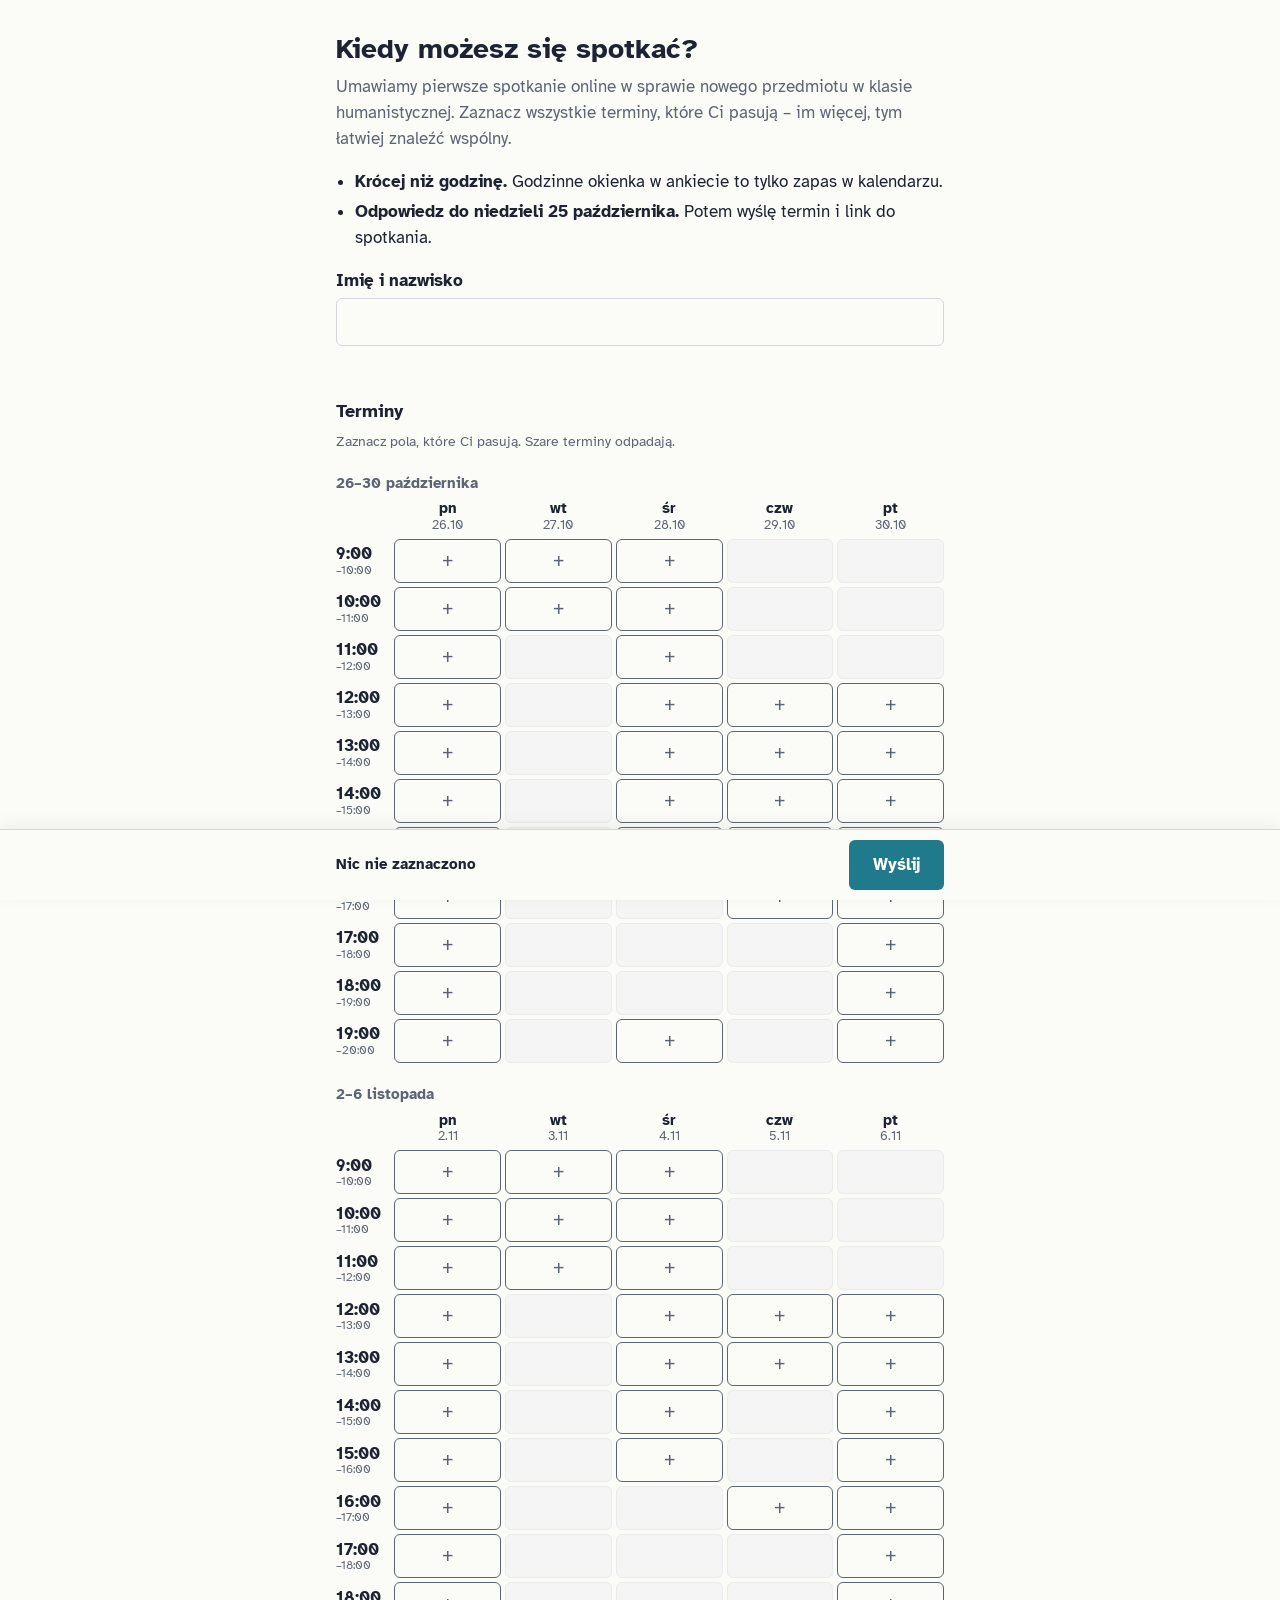
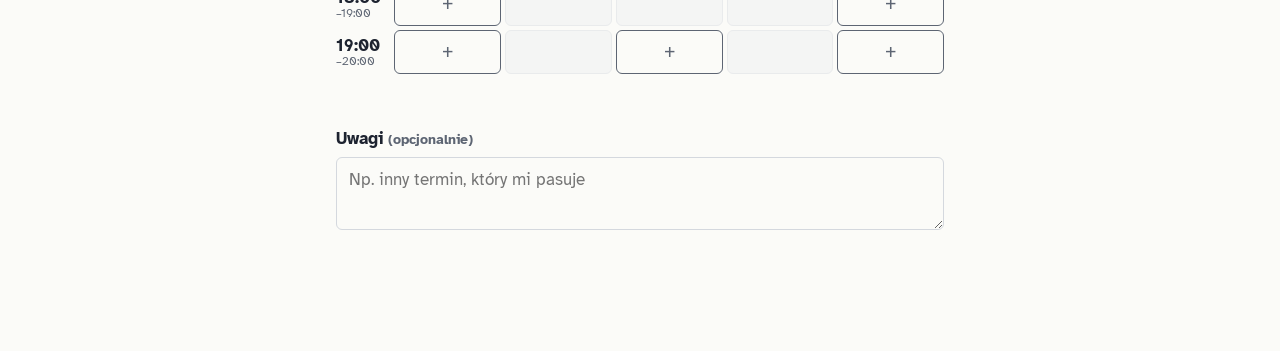
==== index.html @ 0238fd81 "UX: przypięty pasek wysyłki, szybkie wybory popularnych terminów, błąd przy polu Co-Authored-By: Cla" ====
<!doctype html>
<html lang="pl">
<head>
<meta charset="utf-8">
<meta name="viewport" content="width=device-width, initial-scale=1">
<meta name="robots" content="noindex">
<title>Termin spotkania – nowy przedmiot w klasie humanistycznej</title>
<link rel="stylesheet" href="style.css?v=7">
</head>
<body>
<main id="app">
  <h1>Kiedy możesz się spotkać?</h1>
  <p class="lead">Umawiamy pierwsze spotkanie online w sprawie nowego przedmiotu w klasie humanistycznej.
    Zaznacz wszystkie terminy, które Ci pasują – im więcej, tym łatwiej znaleźć wspólny.</p>
  <ul class="facts">
    <li><b>Krócej niż godzinę.</b> Godzinne okienka w ankiecie to tylko zapas w kalendarzu.</li>
    <li><b>Odpowiedz do <span id="dl"></span>.</b> Potem wyślę termin i link do spotkania.</li>
  </ul>

  <label class="f" for="imie">Imię i nazwisko</label>
  <input type="text" id="imie" autocomplete="name" maxlength="80" aria-describedby="err-imie">
  <div class="err" id="err-imie" role="alert"></div>

  <h2>Terminy</h2>
  <p class="hint">Zaznacz pola, które Ci pasują. Szare terminy odpadają.</p>
  <section class="quick" id="quick" hidden>
    <h3>Najczęściej wybierane</h3>
    <p class="hint" id="quick-info"></p>
    <ul id="quick-list"></ul>
  </section>
  <div id="grid"></div>
  <div class="picked" id="picked"></div>

  <label class="f" for="uwagi">Uwagi <span class="hint">(opcjonalnie)</span></label>
  <textarea id="uwagi" maxlength="500" placeholder="Np. inny termin, który mi pasuje"></textarea>

</main>
<div class="bar">
  <div class="bar-in">
    <div class="bar-txt"><span id="count">Nic nie zaznaczono</span><span class="err" id="err" role="alert"></span></div>
    <button class="submit" id="send">Wyślij</button>
  </div>
</div>
<script src="config.js?v=7"></script>
<script src="grid.js?v=7"></script>
<script>
document.getElementById('dl').textContent = DEADLINE;
const picked = new Set();
const err = document.getElementById('err');

const terms = n => n === 1 ? 'termin' : (n % 10 >= 2 && n % 10 <= 4 && (n % 100 < 10 || n % 100 >= 20)) ? 'terminy' : 'terminów';
const summary = () => {
  const l = [...picked].sort();
  document.getElementById('picked').innerHTML = l.length
    ? `Zaznaczone: ` + l.map(x => `<span class="chip">${slotLabel(x)}</span>`).join('')
    : '';
  document.getElementById('count').textContent = l.length ? `Zaznaczone: ${l.length} ${terms(l.length)}` : 'Nic nie zaznaczono';
};
// Jedno źródło prawdy dla siatki i szybkich wyborów
const cells = {};
const quick = {};
const toggle = (id) => {
  const on = !picked.has(id);
  on ? picked.add(id) : picked.delete(id);
  cells[id].setAttribute('aria-pressed', String(on));
  if (quick[id]) {
    quick[id].setAttribute('aria-pressed', String(on));
    quick[id].textContent = on ? '✓ Pasuje' : 'Pasuje mi';
  }
  err.textContent = '';
  summary();
};
renderGrid(document.getElementById('grid'), (id, el) => {
  cells[id] = el;
  el.setAttribute('aria-pressed', 'false');
  el.setAttribute('aria-label', slotLabel(id));
  el.onclick = () => toggle(id);
});
summary();

// Podpowiedź: ile osób już może w danym terminie (same liczby, bez nazwisk)
const people = n => n === 1 ? 'osoba' : (n % 10 >= 2 && n % 10 <= 4 && (n % 100 < 10 || n % 100 >= 20)) ? 'osoby' : 'osób';
fetch(API_URL).then(r => r.json()).then(({ ok, n, counts }) => {
  if (!ok || !n) return;
  const vals = Object.entries(counts).filter(([id]) => cells[id]);
  const max = Math.max(0, ...vals.map(([, c]) => c));
  vals.forEach(([id, c]) => {
    const el = cells[id];
    el.classList.add('has');
    if (c === max) el.classList.add('top');
    el.style.setProperty('--heat', `${Math.round(12 + c / n * 38)}%`);
    el.insertAdjacentHTML('beforeend', `<span class="n">${c}</span>`);
    el.setAttribute('aria-label', `${slotLabel(id)}, może już ${c} ${people(c)}`);
  });
  document.getElementById('quick-info').textContent =
    `Odpowiedzi do tej pory: ${n}. Jeśli któryś z tych terminów Ci pasuje, kliknij „Pasuje mi”. ` +
    `W tabeli niżej liczba w polu to ile osób może – im ciemniejsze pole, tym więcej.`;
  const top = vals.sort((a, b) => b[1] - a[1] || a[0].localeCompare(b[0])).slice(0, 3);
  const list = document.getElementById('quick-list');
  top.forEach(([id, c]) => {
    const li = document.createElement('li');
    li.innerHTML = `<span><b>${slotLabel(id)}</b><small>może ${c} z ${n}</small></span>`;
    const b = document.createElement('button');
    b.type = 'button';
    b.className = 'qbtn';
    b.setAttribute('aria-pressed', String(picked.has(id)));
    b.setAttribute('aria-label', `${slotLabel(id)}: pasuje mi`);
    b.textContent = picked.has(id) ? '✓ Pasuje' : 'Pasuje mi';
    b.onclick = () => toggle(id);
    quick[id] = b;
    li.appendChild(b);
    list.appendChild(li);
  });
  document.getElementById('quick').hidden = !top.length;
}).catch(() => {});

const errImie = document.getElementById('err-imie');
document.getElementById('imie').addEventListener('input', () => errImie.textContent = '');
document.getElementById('uwagi').addEventListener('input', () => err.textContent = '');

document.getElementById('send').onclick = async (ev) => {
  const imie = document.getElementById('imie').value.trim();
  const uwagi = document.getElementById('uwagi').value.trim();
  if (!imie) {
    errImie.textContent = 'Wpisz imię i nazwisko.';
    const f = document.getElementById('imie');
    f.scrollIntoView({ behavior: 'smooth', block: 'center' });
    return f.focus({ preventScroll: true });
  }
  if (!picked.size && !uwagi) return err.textContent = 'Zaznacz termin albo napisz w uwagach.';

  const btn = ev.currentTarget;
  btn.disabled = true; btn.textContent = 'Wysyłam…';
  try {
    const res = await fetch(API_URL, {
      method: 'POST',
      headers: { 'Content-Type': 'text/plain;charset=utf-8' },
      body: JSON.stringify({ imie, terminy: [...picked].sort(), uwagi }),
    });
    const data = await res.json();
    if (!data.ok) throw new Error(data.error);
    document.querySelector('.bar').remove();
    document.getElementById('app').innerHTML =
      `<div class="done"><h1>Dzięki, ${imie.split(' ')[0].replace(/[<>&"]/g, '')}!</h1>
       <p>Odpowiedź zapisana. Termin i link do spotkania wyślę mailem po ${DEADLINE}.</p>
       <p class="hint">Chcesz coś zmienić? <a href="">Wypełnij jeszcze raz</a> – liczy się ostatnia odpowiedź.</p></div>`;
  } catch (e) {
    err.textContent = 'Nie udało się wysłać. Sprawdź internet i spróbuj ponownie.';
    btn.disabled = false; btn.textContent = 'Wyślij';
  }
};
</script>
</body>
</html>
---- style.css ----
@import url('https://fonts.googleapis.com/css2?family=Atkinson+Hyperlegible:wght@400;700&display=swap');
:root {
  --paper: #fbfbf8; --ink: #1d2330; --muted: #5d6573; --line: #d4d8de;
  --band: #eceef1; --pick: #1f7a8c; --on-pick: #ffffff; --pick-soft: #e3f1f3; --err: #b3261e;
  color-scheme: light dark;
}
@media (prefers-color-scheme: dark) {
  :root { --paper: #15181e; --ink: #e8eaee; --muted: #9aa2af; --line: #343a45;
    --band: #1e222a; --pick: #3aa6b9; --on-pick: #08161a; --pick-soft: #1b2e33; --err: #ff8a80; }
}
* { box-sizing: border-box; }
body { margin: 0; background: var(--paper); color: var(--ink);
  font: 17px/1.55 'Atkinson Hyperlegible', system-ui, sans-serif; }
main { max-width: 40rem; margin: 0 auto; padding: 2rem 1rem 4rem; }
h1 { font-size: 1.75rem; line-height: 1.2; margin: 0 0 .5rem; }
h2 { font-size: 1.1rem; margin: 2rem 0 .25rem; }
h3 { font-size: .95rem; color: var(--muted); margin: 1.25rem 0 .25rem; }
p.lead, .hint { color: var(--muted); margin: 0 0 1rem; }
.hint { font-size: .9rem; }
.facts { margin: 0 0 1rem; padding-left: 1.2rem; }
.facts li { margin-bottom: .25rem; }
.hint a { color: var(--pick); }
label.f { display: block; font-weight: 700; margin: 1rem 0 .25rem; }
input[type=text], textarea { width: 100%; font: inherit; padding: .6rem .75rem; border: 1px solid var(--line);
  border-radius: 6px; background: transparent; color: inherit; }
textarea { min-height: 4.5rem; resize: vertical; }
.grid { display: grid; gap: 4px; margin: .25rem 0; }
.hd { font-size: .75rem; color: var(--muted); text-align: center; line-height: 1.25; padding-bottom: 2px; }
.day { font-weight: 700; display: flex; align-items: baseline; gap: .35rem; }
.day small { font-weight: 400; color: var(--muted); font-size: .8rem; }
.hd.day { color: var(--ink); font-size: .95rem; flex-direction: column; align-items: center; gap: 0; line-height: 1.2; }
.hour { display: flex; flex-direction: column; justify-content: center; font-weight: 700; line-height: 1.15; }
.hour small { font-weight: 400; color: var(--muted); font-size: .75rem; }
.slot { height: 44px; border-radius: 6px; font: inherit; background: var(--paper); border: 1px solid var(--muted);
  cursor: pointer; color: var(--muted); font-size: 1.2rem; }
.slot::before { content: '+'; }
.slot:hover { background: var(--pick-soft); }
.slot { position: relative; }
.slot.has { background: color-mix(in srgb, var(--pick) var(--heat), var(--paper)); color: var(--ink); }
.slot.top { border: 2px solid var(--pick); }
.slot .n { position: absolute; top: 2px; right: 5px; font-size: .72rem; font-weight: 700; line-height: 1; }
.slot[aria-pressed=true] .n { color: var(--on-pick); }
.slot.off {background: var(--band); border-color: var(--line); cursor: default; opacity: .45; }
.slot.off::before { content: none; }
.slot[aria-pressed=true] { background: var(--pick); border-color: var(--pick); color: var(--on-pick); }
.slot[aria-pressed=true]::before { content: '✓'; }
.picked { font-size: .9rem; color: var(--muted); min-height: 1.5rem; margin-top: .75rem; }
.chip { display: inline-block; background: var(--pick-soft); color: var(--ink); border-radius: 4px; padding: 0 .4rem; margin: 2px 4px 2px 0; }
.err { color: var(--err); font-size: .9rem; min-height: 1.3rem; }
.submit { margin-top: 1.5rem; font: inherit; font-weight: 700; padding: .75rem 1.5rem; border: 0; border-radius: 6px;
  background: var(--pick); color: var(--on-pick); cursor: pointer; }
.submit:disabled { opacity: .6; cursor: wait; }
:focus-visible { outline: 3px solid var(--pick); outline-offset: 2px; }
.done { padding: 1.25rem; border: 1px solid var(--pick); border-radius: 8px; background: var(--pick-soft); }
@media (max-width: 420px) { body { font-size: 16px; } .hd { font-size: .7rem; } .day { flex-direction: column; gap: 0; line-height: 1.2; justify-content: center; } }
main { padding-bottom: 7rem; }
.bar { position: fixed; left: 0; right: 0; bottom: 0; z-index: 10; background: var(--paper);
  border-top: 1px solid var(--line); box-shadow: 0 -4px 16px rgb(0 0 0 / .06); padding-bottom: env(safe-area-inset-bottom); }
.bar-in { max-width: 40rem; margin: 0 auto; padding: .6rem 1rem; display: flex; align-items: center; gap: .75rem; }
.bar-txt { flex: 1; display: flex; flex-direction: column; font-weight: 700; font-size: .95rem; line-height: 1.3; }
.bar-txt .err { font-weight: 400; min-height: 0; }
.bar .submit { margin: 0; min-height: 44px; }
.quick { border: 1px solid var(--line); border-radius: 8px; padding: .75rem 1rem; margin: 0 0 1rem; background: var(--pick-soft); }
.quick h3 { margin: 0 0 .25rem; color: var(--ink); font-size: 1rem; }
.quick ul { list-style: none; margin: 0; padding: 0; }
.quick li { display: flex; align-items: center; gap: .75rem; padding: .5rem 0; border-top: 1px solid var(--line); }
.quick li > span { flex: 1; display: flex; flex-direction: column; line-height: 1.3; }
.quick small { color: var(--muted); font-size: .85rem; }
.qbtn { font: inherit; font-size: .9rem; font-weight: 700; min-height: 44px; padding: 0 .9rem; border-radius: 6px; cursor: pointer;
  border: 1px solid var(--pick); background: var(--paper); color: var(--pick); white-space: nowrap; }
.qbtn[aria-pressed=true] { background: var(--pick); color: var(--on-pick); }
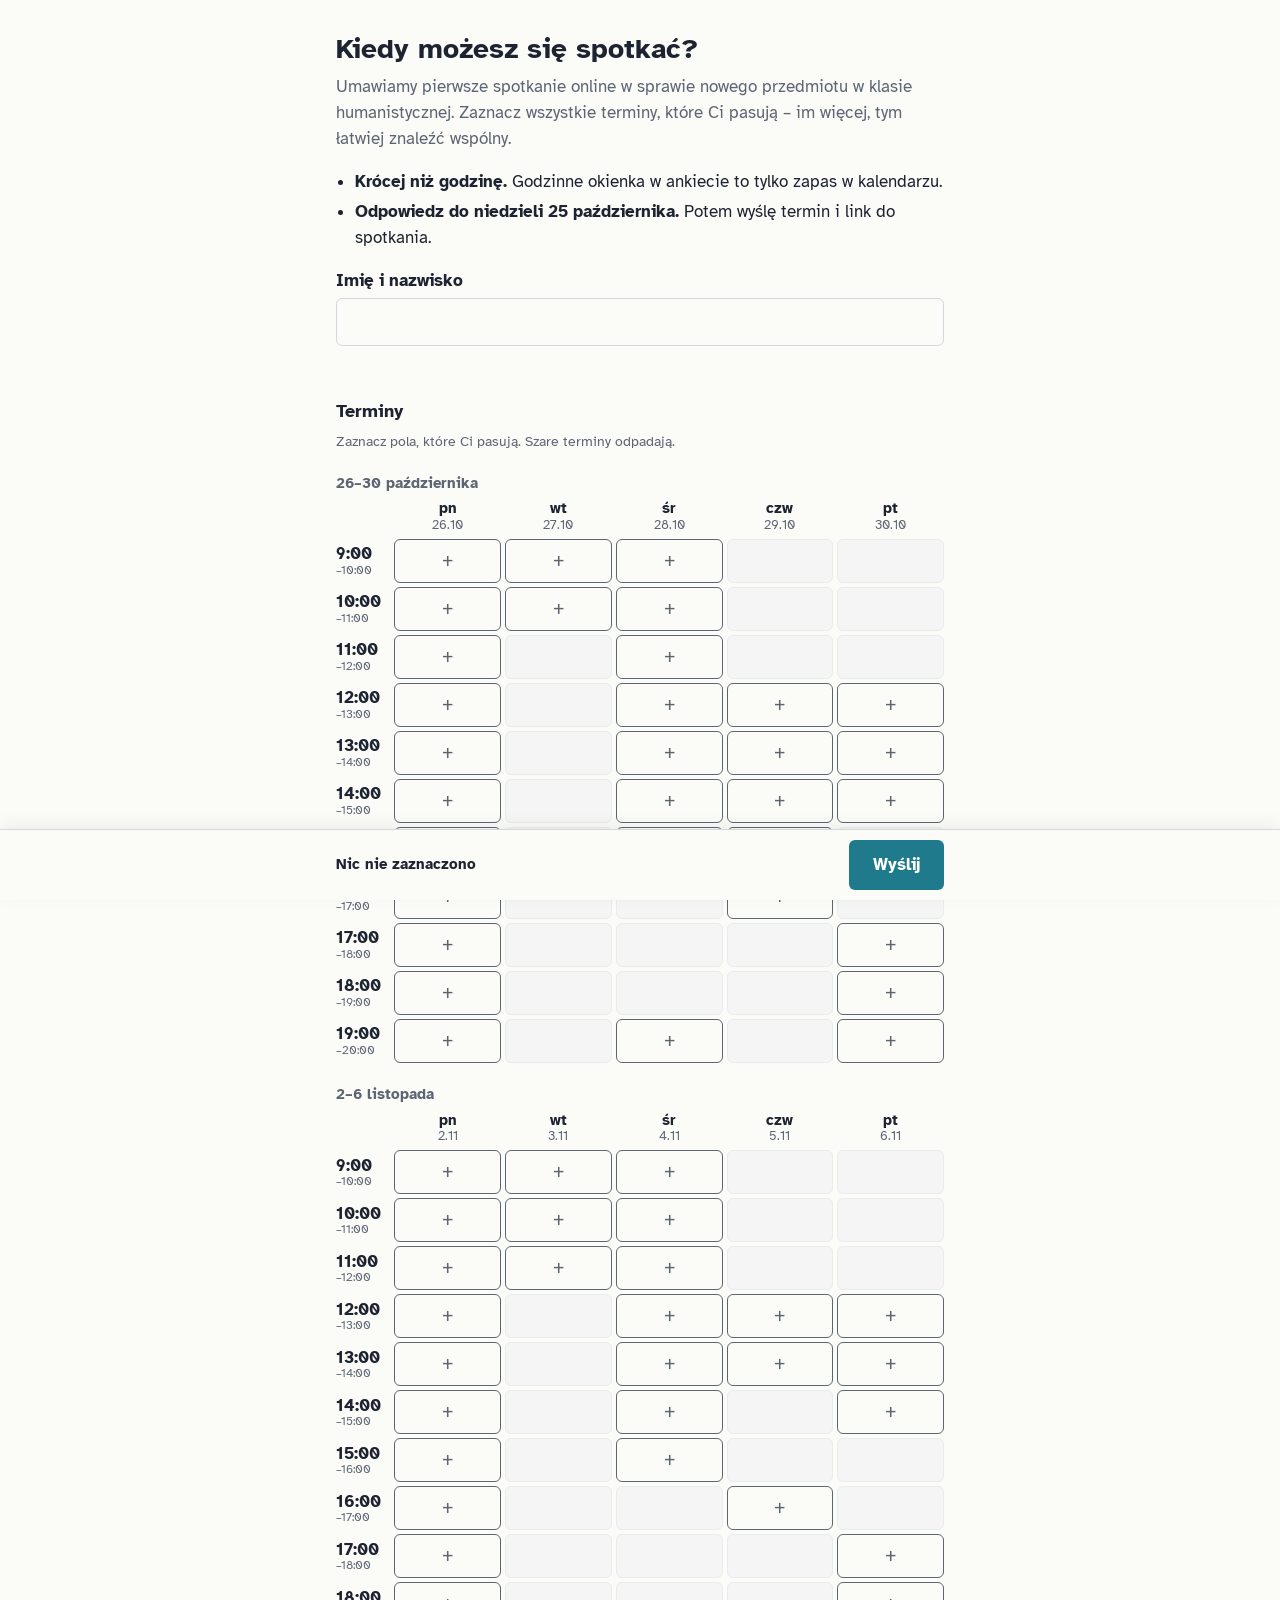
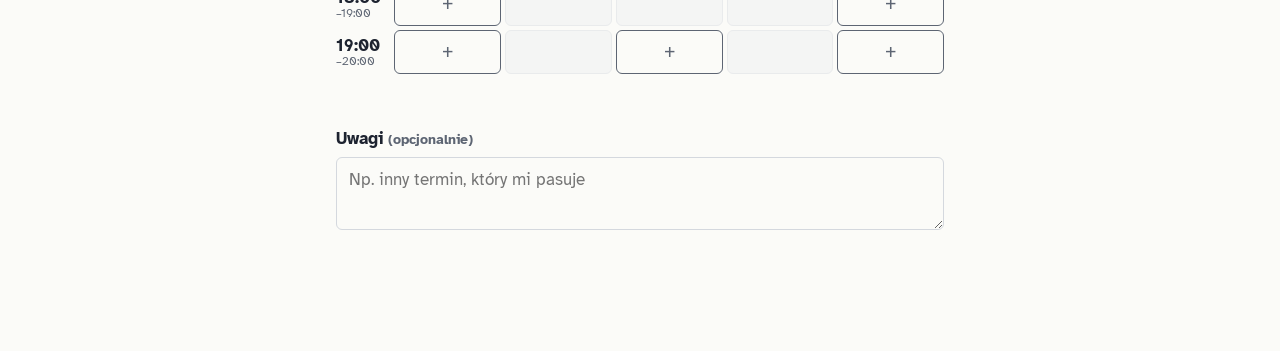
==== commit 6a130ea6: "Piątki: blokada 15–17 Co-Authored-By: Claude Opus 5.5 <noreply@anthropic.com>" ====
--- a/index.html
+++ b/index.html
@@ -5,7 +5,7 @@
 <meta name="viewport" content="width=device-width, initial-scale=1">
 <meta name="robots" content="noindex">
 <title>Termin spotkania – nowy przedmiot w klasie humanistycznej</title>
-<link rel="stylesheet" href="style.css?v=7">
+<link rel="stylesheet" href="style.css?v=11">
 </head>
 <body>
 <main id="app">
@@ -24,9 +24,9 @@
   <h2>Terminy</h2>
   <p class="hint">Zaznacz pola, które Ci pasują. Szare terminy odpadają.</p>
   <section class="quick" id="quick" hidden>
-    <h3>Najczęściej wybierane</h3>
+    <h3>Sugestie</h3>
+    <ul id="quick-list"></ul>
     <p class="hint" id="quick-info"></p>
-    <ul id="quick-list"></ul>
   </section>
   <div id="grid"></div>
   <div class="picked" id="picked"></div>
@@ -41,10 +41,13 @@
     <button class="submit" id="send">Wyślij</button>
   </div>
 </div>
-<script src="config.js?v=7"></script>
-<script src="grid.js?v=7"></script>
+<script src="config.js?v=11"></script>
+<script src="grid.js?v=11"></script>
 <script>
 document.getElementById('dl').textContent = DEADLINE;
+// Ostatnio wysłane terminy z tej przeglądarki – żeby poprawka nie kasowała wcześniejszych
+const store = { get: () => { try { return JSON.parse(localStorage.getItem('spotkanie') || 'null'); } catch { return null; } },
+  set: (v) => { try { localStorage.setItem('spotkanie', JSON.stringify(v)); } catch {} } };
 const picked = new Set();
 const err = document.getElementById('err');
 
@@ -76,6 +79,12 @@
   el.setAttribute('aria-label', slotLabel(id));
   el.onclick = () => toggle(id);
 });
+const prev = store.get();
+if (prev) {
+  document.getElementById('imie').value = prev.imie || '';
+  document.getElementById('uwagi').value = prev.uwagi || '';
+  (prev.terminy || []).forEach(id => cells[id] && toggle(id));
+}
 summary();
 
 // Podpowiedź: ile osób już może w danym terminie (same liczby, bez nazwisk)
@@ -93,13 +102,12 @@
     el.setAttribute('aria-label', `${slotLabel(id)}, może już ${c} ${people(c)}`);
   });
   document.getElementById('quick-info').textContent =
-    `Odpowiedzi do tej pory: ${n}. Jeśli któryś z tych terminów Ci pasuje, kliknij „Pasuje mi”. ` +
-    `W tabeli niżej liczba w polu to ile osób może – im ciemniejsze pole, tym więcej.`;
+    `Terminy, które pasują już innym. Te same liczby widzisz w tabeli niżej – im ciemniejsze pole, tym więcej osób może.`;
   const top = vals.sort((a, b) => b[1] - a[1] || a[0].localeCompare(b[0])).slice(0, 3);
   const list = document.getElementById('quick-list');
   top.forEach(([id, c]) => {
     const li = document.createElement('li');
-    li.innerHTML = `<span><b>${slotLabel(id)}</b><small>może ${c} z ${n}</small></span>`;
+    li.innerHTML = `<span><b>${slotLabel(id)}</b><small>${c === n ? `pasuje wszystkim (${c})` : `pasuje ${c} z ${n}`}</small></span>`;
     const b = document.createElement('button');
     b.type = 'button';
     b.className = 'qbtn';
@@ -139,11 +147,15 @@
     });
     const data = await res.json();
     if (!data.ok) throw new Error(data.error);
+    store.set({ imie, uwagi, terminy: [...picked] });
     document.querySelector('.bar').remove();
     document.getElementById('app').innerHTML =
-      `<div class="done"><h1>Dzięki, ${imie.split(' ')[0].replace(/[<>&"]/g, '')}!</h1>
+      `<div class="done"><h1 tabindex="-1"></h1>
        <p>Odpowiedź zapisana. Termin i link do spotkania wyślę mailem po ${DEADLINE}.</p>
-       <p class="hint">Chcesz coś zmienić? <a href="">Wypełnij jeszcze raz</a> – liczy się ostatnia odpowiedź.</p></div>`;
+       <p class="hint">Chcesz coś zmienić? <a href="">Popraw odpowiedź</a> – Twoje zaznaczenia zostaną.</p></div>`;
+    const h = document.querySelector('.done h1');
+    h.textContent = `Dzięki, ${imie.split(' ')[0]}!`;
+    h.focus();
   } catch (e) {
     err.textContent = 'Nie udało się wysłać. Sprawdź internet i spróbuj ponownie.';
     btn.disabled = false; btn.textContent = 'Wyślij';
--- a/style.css
+++ b/style.css
@@ -69,3 +69,4 @@
 .qbtn { font: inherit; font-size: .9rem; font-weight: 700; min-height: 44px; padding: 0 .9rem; border-radius: 6px; cursor: pointer;
   border: 1px solid var(--pick); background: var(--paper); color: var(--pick); white-space: nowrap; }
 .qbtn[aria-pressed=true] { background: var(--pick); color: var(--on-pick); }
+.quick #quick-info { margin: .5rem 0 0; }
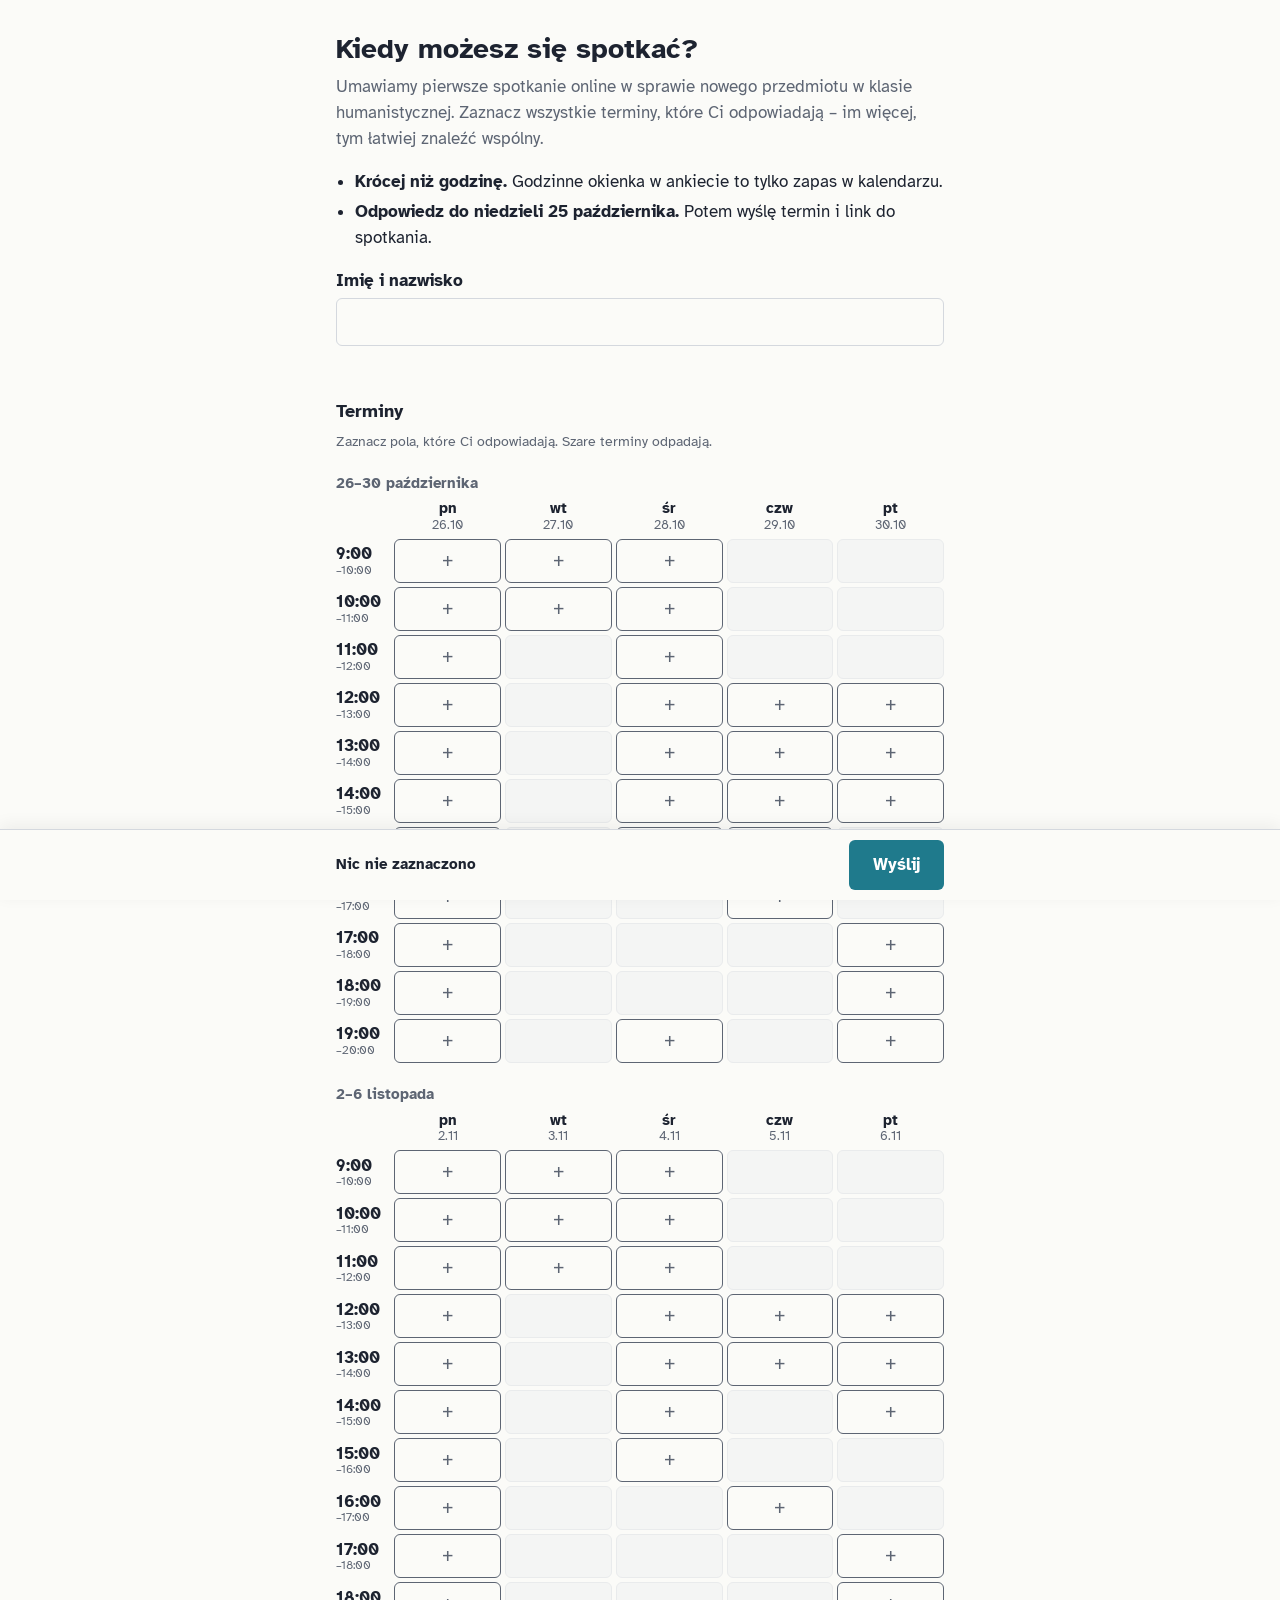
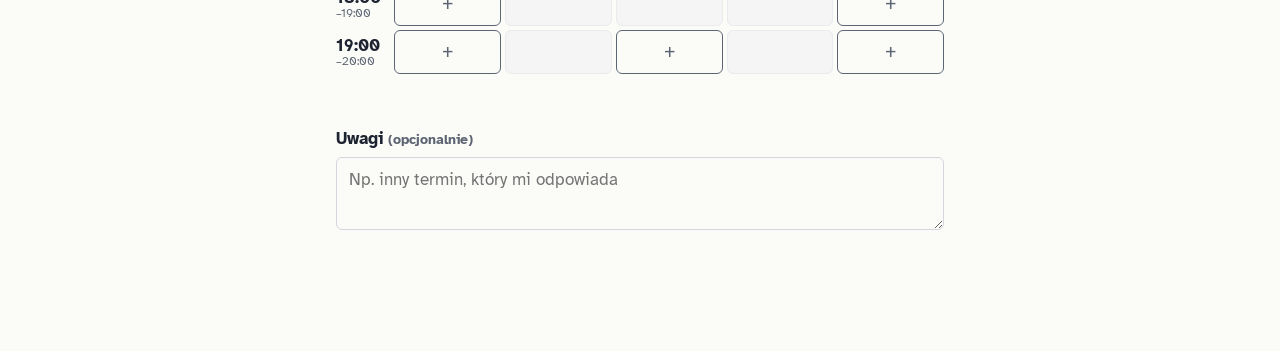
==== commit e7a4736d: "Teksty: 'odpowiada' zamiast 'pasuje' Co-Authored-By: Claude Opus 5.5 <noreply@anthropic.com>" ====
--- a/index.html
+++ b/index.html
@@ -5,13 +5,13 @@
 <meta name="viewport" content="width=device-width, initial-scale=1">
 <meta name="robots" content="noindex">
 <title>Termin spotkania – nowy przedmiot w klasie humanistycznej</title>
-<link rel="stylesheet" href="style.css?v=11">
+<link rel="stylesheet" href="style.css?v=14">
 </head>
 <body>
 <main id="app">
   <h1>Kiedy możesz się spotkać?</h1>
   <p class="lead">Umawiamy pierwsze spotkanie online w sprawie nowego przedmiotu w klasie humanistycznej.
-    Zaznacz wszystkie terminy, które Ci pasują – im więcej, tym łatwiej znaleźć wspólny.</p>
+    Zaznacz wszystkie terminy, które Ci odpowiadają – im więcej, tym łatwiej znaleźć wspólny.</p>
   <ul class="facts">
     <li><b>Krócej niż godzinę.</b> Godzinne okienka w ankiecie to tylko zapas w kalendarzu.</li>
     <li><b>Odpowiedz do <span id="dl"></span>.</b> Potem wyślę termin i link do spotkania.</li>
@@ -22,7 +22,7 @@
   <div class="err" id="err-imie" role="alert"></div>
 
   <h2>Terminy</h2>
-  <p class="hint">Zaznacz pola, które Ci pasują. Szare terminy odpadają.</p>
+  <p class="hint">Zaznacz pola, które Ci odpowiadają. Szare terminy odpadają.</p>
   <section class="quick" id="quick" hidden>
     <h3>Sugestie</h3>
     <ul id="quick-list"></ul>
@@ -32,7 +32,7 @@
   <div class="picked" id="picked"></div>
 
   <label class="f" for="uwagi">Uwagi <span class="hint">(opcjonalnie)</span></label>
-  <textarea id="uwagi" maxlength="500" placeholder="Np. inny termin, który mi pasuje"></textarea>
+  <textarea id="uwagi" maxlength="500" placeholder="Np. inny termin, który mi odpowiada"></textarea>
 
 </main>
 <div class="bar">
@@ -41,8 +41,8 @@
     <button class="submit" id="send">Wyślij</button>
   </div>
 </div>
-<script src="config.js?v=11"></script>
-<script src="grid.js?v=11"></script>
+<script src="config.js?v=14"></script>
+<script src="grid.js?v=14"></script>
 <script>
 document.getElementById('dl').textContent = DEADLINE;
 // Ostatnio wysłane terminy z tej przeglądarki – żeby poprawka nie kasowała wcześniejszych
@@ -68,7 +68,7 @@
   cells[id].setAttribute('aria-pressed', String(on));
   if (quick[id]) {
     quick[id].setAttribute('aria-pressed', String(on));
-    quick[id].textContent = on ? '✓ Pasuje' : 'Pasuje mi';
+    quick[id].textContent = on ? '✓ Odpowiada' : 'Odpowiada mi';
   }
   err.textContent = '';
   summary();
@@ -87,7 +87,7 @@
 }
 summary();
 
-// Podpowiedź: ile osób już może w danym terminie (same liczby, bez nazwisk)
+// Podpowiedź: ilu osobom odpowiada dany termin (same liczby, bez nazwisk)
 const people = n => n === 1 ? 'osoba' : (n % 10 >= 2 && n % 10 <= 4 && (n % 100 < 10 || n % 100 >= 20)) ? 'osoby' : 'osób';
 fetch(API_URL).then(r => r.json()).then(({ ok, n, counts }) => {
   if (!ok || !n) return;
@@ -99,21 +99,21 @@
     if (c === max) el.classList.add('top');
     el.style.setProperty('--heat', `${Math.round(12 + c / n * 38)}%`);
     el.insertAdjacentHTML('beforeend', `<span class="n">${c}</span>`);
-    el.setAttribute('aria-label', `${slotLabel(id)}, może już ${c} ${people(c)}`);
+    el.setAttribute('aria-label', `${slotLabel(id)}, wybrane przez: ${c}`);
   });
   document.getElementById('quick-info').textContent =
-    `Terminy, które pasują już innym. Te same liczby widzisz w tabeli niżej – im ciemniejsze pole, tym więcej osób może.`;
+    `Te terminy wybrali już inni. Liczba w każdym polu tabeli poniżej oznacza, ilu osobom dany termin odpowiada.`;
   const top = vals.sort((a, b) => b[1] - a[1] || a[0].localeCompare(b[0])).slice(0, 3);
   const list = document.getElementById('quick-list');
   top.forEach(([id, c]) => {
     const li = document.createElement('li');
-    li.innerHTML = `<span><b>${slotLabel(id)}</b><small>${c === n ? `pasuje wszystkim (${c})` : `pasuje ${c} z ${n}`}</small></span>`;
+    li.innerHTML = `<span><b>${slotLabel(id)}</b><small>${c === n ? `odpowiada wszystkim (${c})` : `wybrane przez ${c} z ${n} osób`}</small></span>`;
     const b = document.createElement('button');
     b.type = 'button';
     b.className = 'qbtn';
     b.setAttribute('aria-pressed', String(picked.has(id)));
-    b.setAttribute('aria-label', `${slotLabel(id)}: pasuje mi`);
-    b.textContent = picked.has(id) ? '✓ Pasuje' : 'Pasuje mi';
+    b.setAttribute('aria-label', `${slotLabel(id)}: odpowiada mi`);
+    b.textContent = picked.has(id) ? '✓ Odpowiada' : 'Odpowiada mi';
     b.onclick = () => toggle(id);
     quick[id] = b;
     li.appendChild(b);
